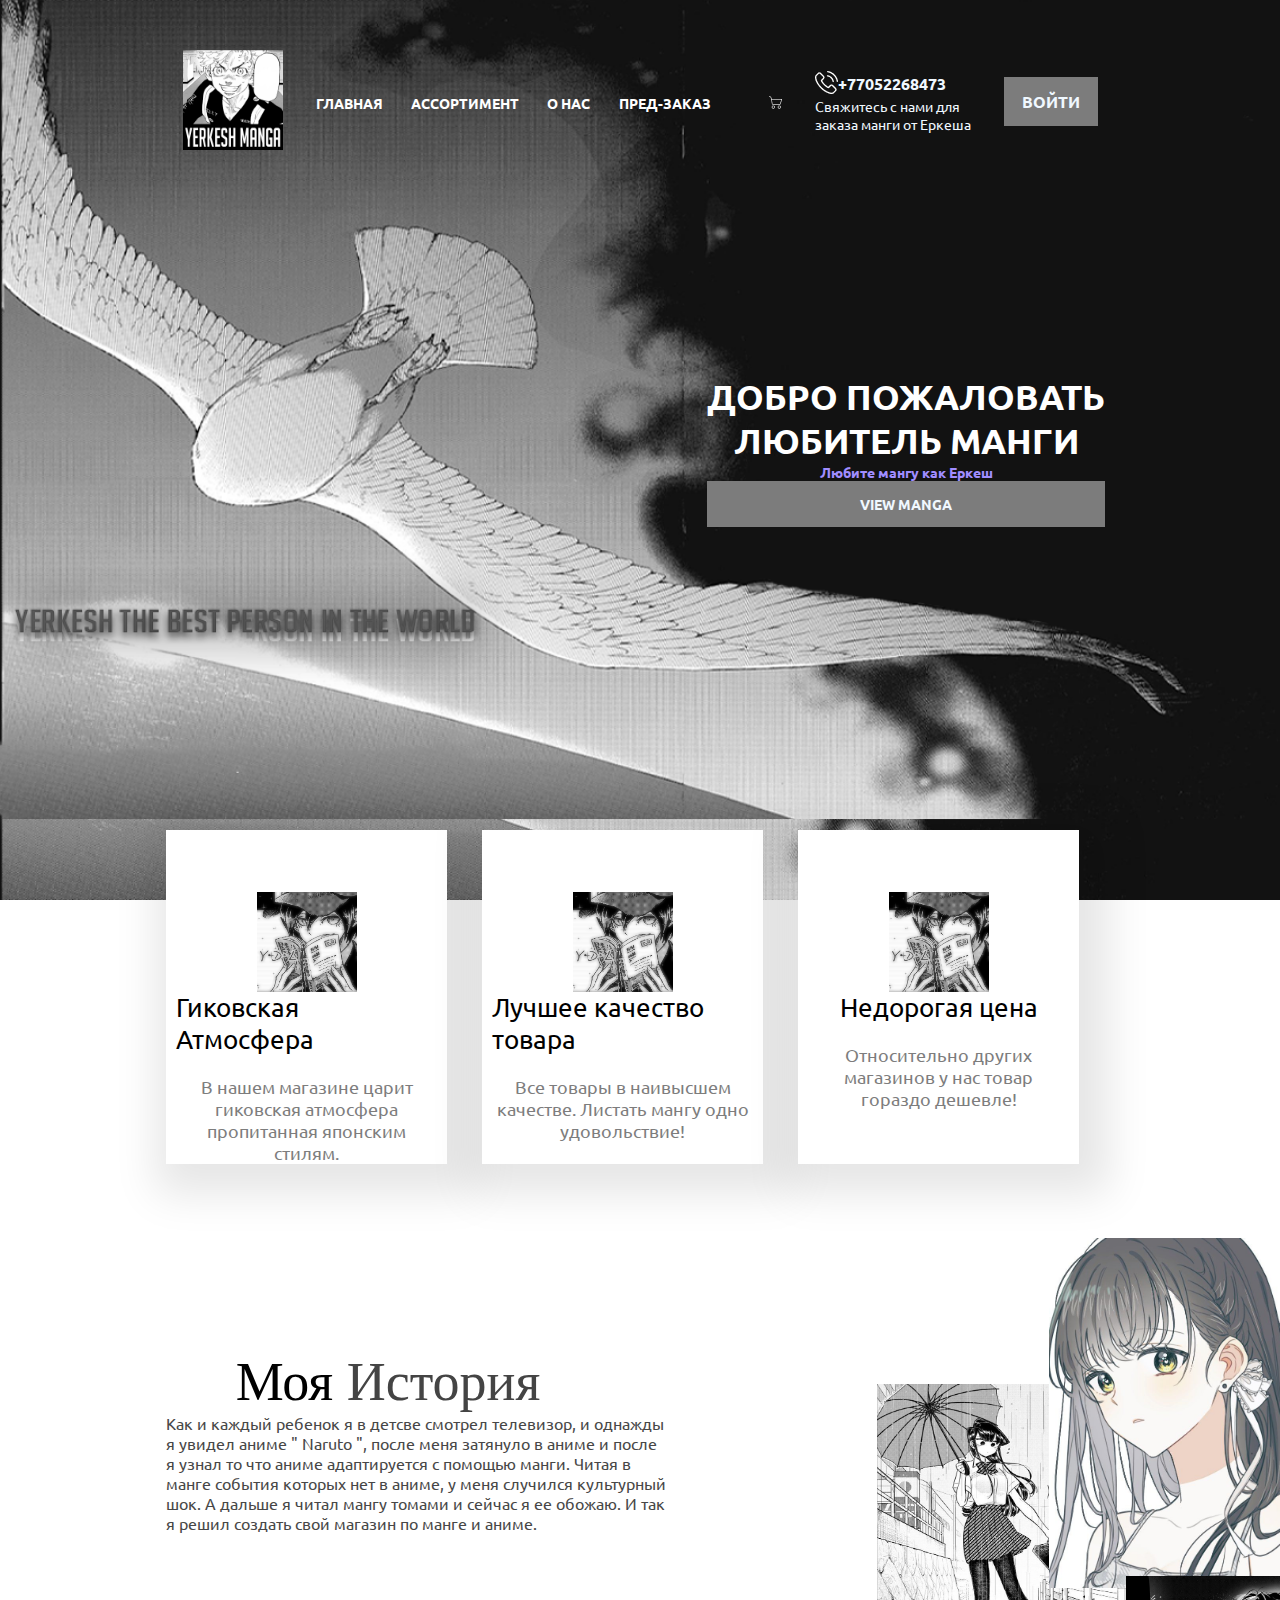
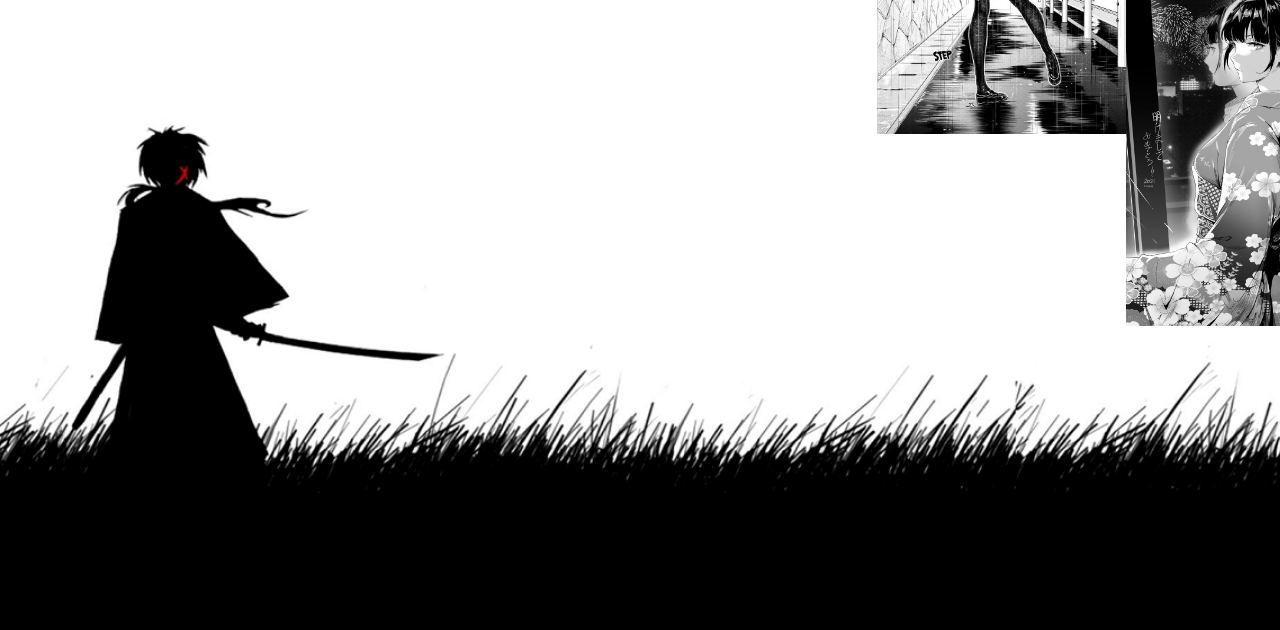
==== index.html @ e9c83432 "2" ====
<!DOCTYPE html>
<html lang="ru">
<head>
    <meta charset="UTF-8">
    <meta http-equiv="X-UA-Compatible" content="IE=edge">
    <meta name="viewport" content="width=device-width, initial-scale=1.0">
    <title>Yerkesh</title>
    <link rel="stylesheet" href="system.css">
    <link rel="preconnect" href="https://fonts.googleapis.com">
    <link rel="preconnect" href="https://fonts.gstatic.com" crossorigin>
    <link href="https://fonts.googleapis.com/css2?family=Open+Sans:wght@300;400;500;600;700;800&display=swap" rel="stylesheet">
    <link rel="preconnect" href="https://fonts.googleapis.com">
    <link rel="preconnect" href="https://fonts.gstatic.com" crossorigin>
    <link href="https://fonts.googleapis.com/css2?family=Secular+One&display=swap" rel="stylesheet">
    <link rel="preconnect" href="https://fonts.googleapis.com">
    <link rel="preconnect" href="https://fonts.gstatic.com" crossorigin>
    <link href="https://fonts.googleapis.com/css2?family=Ubuntu:wght@300;400;500;700&display=swap" rel="stylesheet">
</head>
<body>
    <div class="header">
        <div class="container"> 
            <div class="headr-line">
                <div class="headr-logo">
                    <img src="Images/logo.png" alt="" width="100" height="100">
    
                </div>
    


                <div class="nav">
                    <a class='nav-item' href="@"> ГЛАВНАЯ </a>
                    <a class='nav-item' href="@"> АССОРТИМЕНТ </a>
                    <a class='nav-item' href="@"> О НАС</a>
                    <a class='nav-item' href="@"> ПРЕД-ЗАКАЗ</a>

                </div>


                <div class="cart">
                    <a href="#"></a>
                    <img src="Images/cart.png" alt="">

                </div>

                <div class="phone">
                   <div class="phone-holder">
                    
                    <Div class="phone-img"> 
                        <img src="Images/phone.png" alt="">

                    </Div>
                    <div class="number"> <a class="num" href="#"> +77052268473 </a>
                    </div>

                   </div>
                    
                    <div class="phone-text"> 
                        Свяжитесь с нами для <br> заказа манги от Еркеша

                    </div>
                    

                </div>

                <div class="btn">
                    <a class="button" href="#"> ВОЙТИ </a>

                </div>

            </div>
        </div>

        <div class="header-title">
            ДОБРО ПОЖАЛОВАТЬ 

            <div class="header-subtitle">
                ЛЮБИТЕЛЬ МАНГИ

            </div>
            
            <div class="header-subtitle2">
                Любите мангу как Еркеш

            </div>

            <div class="headr-btn">
                <a href="#" class="headr-btn"> VIEW MANGA </a>

            </div>
        </div>

    </div>

    <div class="cards">
        <div class="container">

            <div class="card-holder">

                <div class="card">
                    <div class="card-image">
                        <img class="card-image" src="Images/card.jpg" width="100" height="100">
        
                    </div>
    
                    <div class="card-title">
                        Гиковская Атмосфера 
    
                    </div>
    
                    
                    <div class="card-desc">
                        В нашем магазине царит гиковская атмосфера пропитанная японским стилям.
    
                    </div>
        
                </div>
    
                <div class="card">
                    <div class="card-image">
                        <img class="card-image" src="Images/card.jpg" width="100" height="100">
        
                    </div>
    
                    <div class="card-title">
                        Лучшее качество  товара
    
                    </div>
    
                    
                    <div class="card-desc">
                        Все товары в наивысшем качестве. Листать мангу одно удовольствие! 
    
                    </div>
        
                </div>
    
                <div class="card">
                    <div class="card-image">
                        <img class="card-image" src="Images/card.jpg" width="100" height="100">
        
                    </div>
    
                    <div class="card-title">
                        Недорогая цена
    
                    </div>
    
                    
                    <div class="card-desc">
                        Относительно других магазинов у нас товар гораздо дешевле!
    
                    </div>
        
                </div>
                
            </div>


        </div>
    </div>

    <div class='history'>

        <div class='container'>
    
            <div class='history-holder'>
                <div class='history-info'>
                    <div class='history-title'>
                        Моя <span>История</span>
                    </div>
    
                    <div class='history-desc'>
                        Как и каждый ребенок я в детсве смотрел телевизор, и однажды я увидел аниме " Naruto ", после меня затянуло в аниме и после я узнал то что аниме адаптируется с помощью манги. Читая в манге события которых нет в аниме, у меня случился культурный шок. А дальше я читал мангу томами и сейчас я ее обожаю. И так я решил создать свой магазин по манге и аниме.
                    </div>
                    
                </div>
    
                <div class='history-images'>
                    <img class='imgages-1' src="Images/1.jpg" alt=""  width="250" height="350" >
                    <img class='imgages-2' src="Images/2.jpg" alt="" width="250" height="350">
                    <img class='imgages-3' src="Images/3.jpg" alt="" width="250" height="350">
            </div>
            </div>
    
        </div>
    
    </div>
    
    
</body>
</html>
---- system.css ----
body  { 
  margin: 0px;
  font-family: 'Open Sans', sans-serif;
  font-family: 'Open Sans', sans-serif;
  font-family: 'Secular One', sans-serif;
  font-family: 'Ubuntu', sans-serif;
}


.container {
  margin: 0px 166px;
}

.header {
  background-image: url(Images/Wallpaper.png);
  height: 100vh;
  background-repeat: no-repeat; /* Чтобы не повторялось */
  background-size: cover; /* Чтобы на весь экран монитора*/
}

.headr-line {
  padding-top: 50px; /* 50пк сверху отступ */
  display: flex;     /* Чтобы элементы справа друг от друга располагались */
  align-items: center; /* по линии главного элемента */
  justify-content: space-around;
}

.nav-item {
  color: rgb(255, 255, 255);
  text-decoration: none; /* уничтожить линии под текстом короче*/
  font-weight: 700;
  font-size: 14px;

  margin-right: 25px;
  transition: color 0.3s linear;
}

.nav-item:hover { /* действует только когда наводишь курсором*/
  color: rgb(160, 141, 255);
}

.num {
  color: aliceblue;
  text-decoration: none;
  font-weight: 700;
}

.num:hover {
  color: rgb(160, 141, 255);
}


.phone-text {
  color: aliceblue;
  text-decoration: none;
  font-weight: 400;
  font-size: 14px;
}

.phone-holder {
  display: flex;
  align-items: center;
}

.button {
  background-color: rgb(124, 124, 124);
  color: aliceblue;
  text-decoration: none;
  padding: 14px 18px;
  font-weight: 700;
  transition: color 0.3s linear;
}

.button:hover {
  color: rgb(160, 141, 255);
}

.headr-down {
  position: relative; /* РОДИТЕЛЬ */
}

.header-title {
  color: rgb(255, 255, 255);
  font-weight: 700;
  font-size: 35px;

  text-align: center;
  position: absolute;
  right: 175px;
  margin-top: 222px;

}

/* .header-subtitle {
  color: rgb(255, 255, 255);
  font-weight: 700;
  font-size: 45px
}
*/
.header-subtitle2 {
  color:rgb(160, 141, 255);
  font-size: 14px;
  font-family: 'Ubuntu', sans-serif;
}

.headr-btn {
  background-color: rgb(124, 124, 124);
  padding: 14px 18px; /* отступ */
  color:aliceblue;
  font-size: 14px;
  font-weight: 700;
  font-family: 'Ubuntu', sans-serif;
  text-decoration: none;
  transition: color 0.3s linear;
}

.headr-btn:hover {
  color: rgb(160, 141, 255);

}

.card-holder {
  display: flex; /* Чтобы друг за другом стояли*/
  justify-content: center;
}

.card {
  box-shadow: 10px 10px 40px 20px #0000001A;
  width: 350px;
  margin-right: 35px;
  background-color: #fff;
  margin-top: -70px;
  padding: 0px 10px;

}

.card-image {
  display: flex;
  justify-content:center;
  padding-top: 31px;
}

.card-title {
  display: flex;
  justify-content:center;
  margin-bottom: 20px;
  font-size: 26px;
  font-family: 'Ubuntu', sans-serif;
}


.card-desc {
  text-align: center;
  font-size: 18px;
  font-family: 'Ubuntu', sans-serif;
  color:rgb(125, 125, 125)

}

.history {
  background-image: url(Images/Wallpaper2.png);
  height: 100vh;
  background-repeat: no-repeat; /* Чтобы не повторялось */
  background-size: cover; /* Чтобы на весь экран монитора*/
}


.history {
  margin-top: 166px;
}

.history-title {
  font-family: 'Tinos', serif;
  font-size: 54px;
  font-weight: 400;
  width: 444px;
  text-align: center;
  margin-top: 21px;
}

.history-title span {
  color: #444444;
}

.history-desc {
  color: #474747;
  font-size: 16px;
  width: 500px;
  text-align: left;
}

.history-number {
  display: flex;
  width: 444px;
  justify-content: center;
  margin-top: 40px;
  margin-left: 30px;
}


.history-images {
  position: relative;
}

.history-holder {
  display: flex;
}

.imgages-1 {
  position: absolute;
  z-index: 0;
  top: 54px;
  left: 211px;
}

.imgages-2 {
  position: absolute;
  z-index: 999;
  top: -92px;
  left: 383px;
}

.imgages-3 {
  position: absolute;
  z-index: 999;
  top: 246px;
  left: 460px;
}
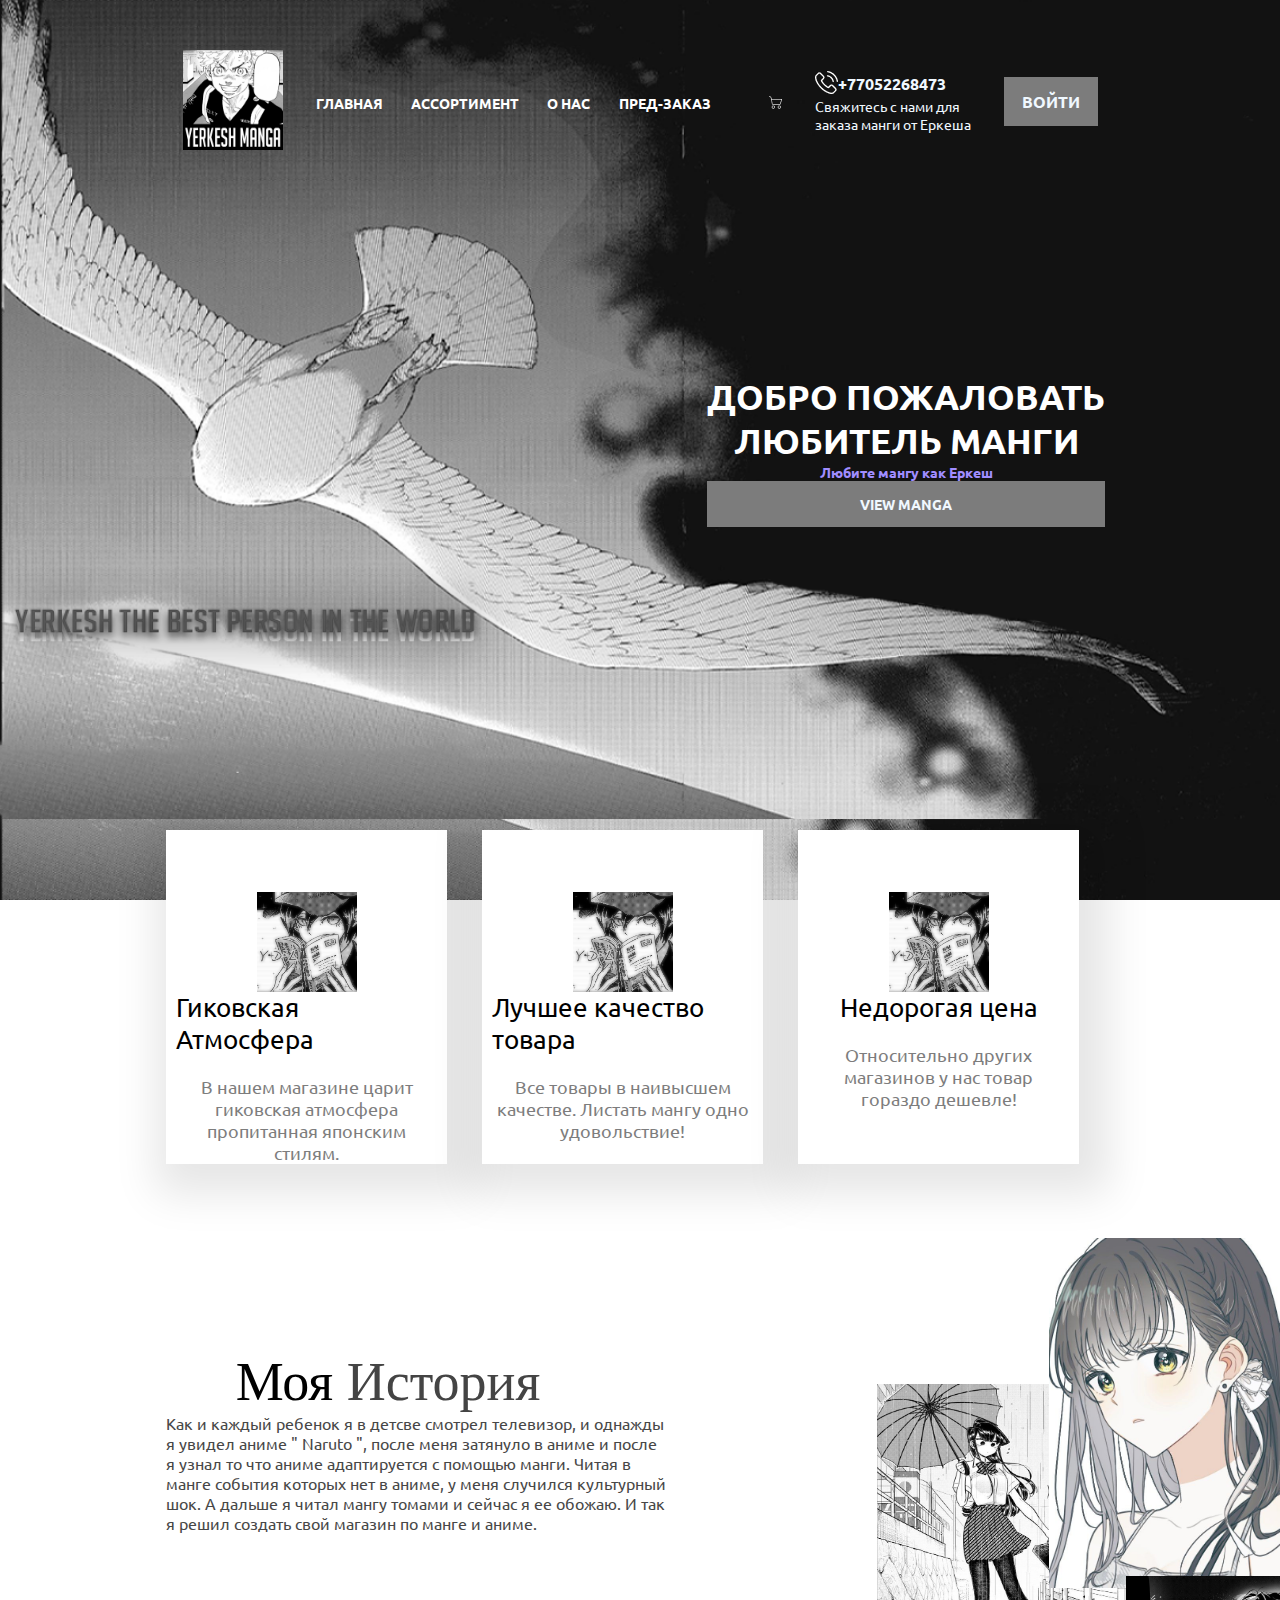
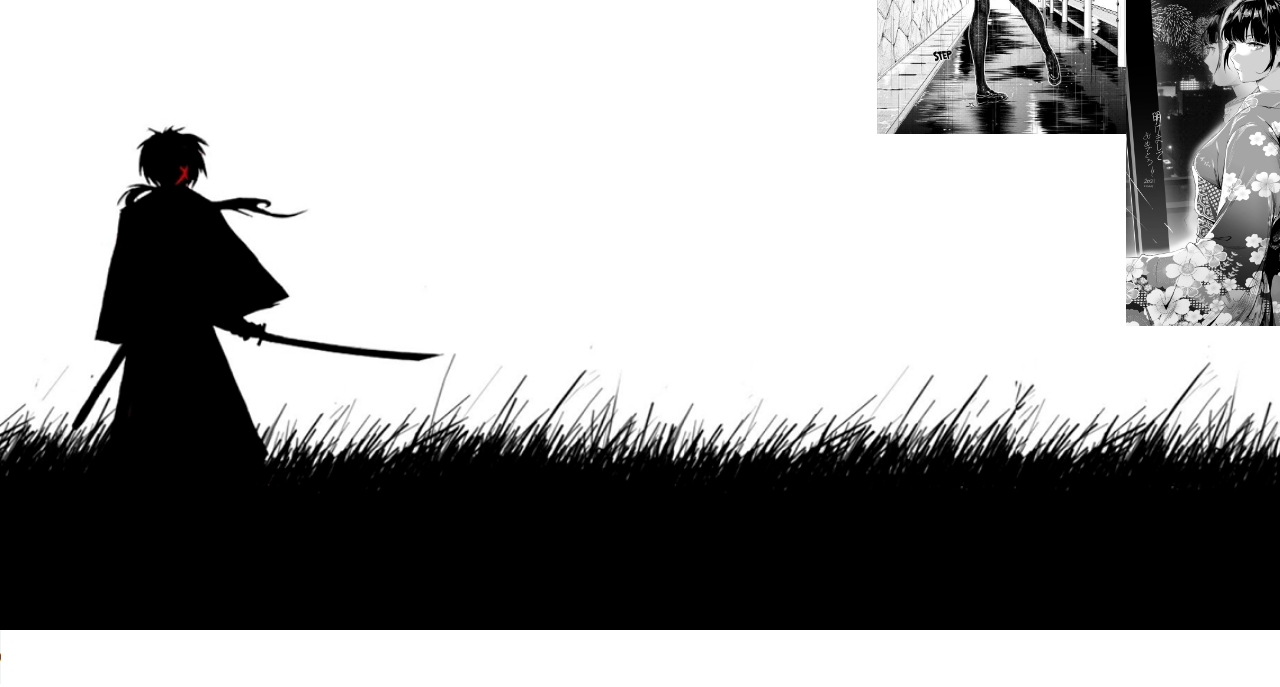
==== commit b81d4f22: "LETSGO" ====
--- a/index.html
+++ b/index.html
@@ -28,10 +28,10 @@
 
 
                 <div class="nav">
-                    <a class='nav-item' href="@"> ГЛАВНАЯ </a>
-                    <a class='nav-item' href="@"> АССОРТИМЕНТ </a>
-                    <a class='nav-item' href="@"> О НАС</a>
-                    <a class='nav-item' href="@"> ПРЕД-ЗАКАЗ</a>
+                    <a class='nav-item' href="index.html"> ГЛАВНАЯ </a>
+                    <a class='nav-item' href="2A/index.html"> АССОРТИМЕНТ </a>
+                    <a class='nav-item' href="3A/index.html"> О НАС</a>
+                    <a class='nav-item' href="4A/index.html"> ПРЕД-ЗАКАЗ</a>
 
                 </div>
 
@@ -63,7 +63,7 @@
                 </div>
 
                 <div class="btn">
-                    <a class="button" href="#"> ВОЙТИ </a>
+                    <a class="button" href="5A/index.html"> ВОЙТИ </a>
 
                 </div>
 
@@ -84,7 +84,7 @@
             </div>
 
             <div class="headr-btn">
-                <a href="#" class="headr-btn"> VIEW MANGA </a>
+                <a href="2A/index.html" class="headr-btn"> VIEW MANGA </a>
 
             </div>
         </div>
@@ -163,7 +163,7 @@
 
         <div class='container'>
     
-            <div class='history-holder'>
+            <div class='history-holder' >
                 <div class='history-info'>
                     <div class='history-title'>
                         Моя <span>История</span>
@@ -185,6 +185,13 @@
         </div>
     
     </div>
+ <div class="music">
+    <audio controls>
+        <source src="МУЗЫКА.mp3">
+    </audio>
+
+ </div>
+
     
     
 </body>
